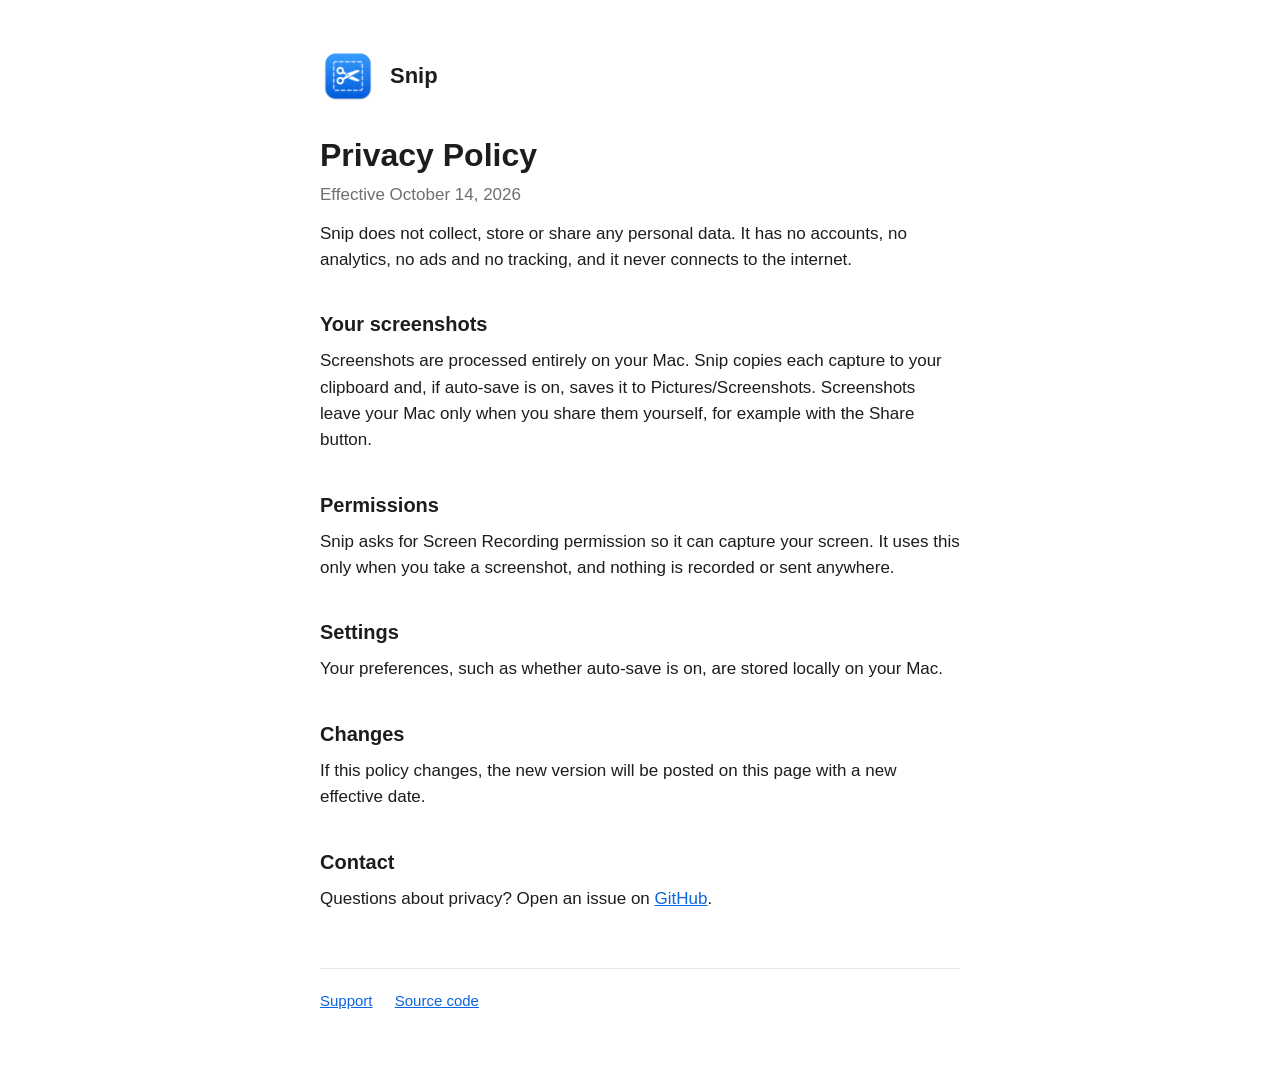
==== docs/privacy.html @ ea073cad "prep app for appstore sub" ====
<!doctype html>
<html lang="en">
<head>
    <meta charset="utf-8">
    <meta name="viewport" content="width=device-width, initial-scale=1">
    <title>Snip Privacy Policy</title>
    <link rel="stylesheet" href="style.css">
</head>
<body>
<main>
    <header>
        <img src="icon.png" alt="">
        <a href="./">Snip</a>
    </header>

    <h1>Privacy Policy</h1>
    <p class="muted">Effective October 14, 2026</p>

    <p>Snip does not collect, store or share any personal data. It has no accounts, no analytics,
        no ads and no tracking, and it never connects to the internet.</p>

    <h2>Your screenshots</h2>
    <p>Screenshots are processed entirely on your Mac. Snip copies each capture to your clipboard
        and, if auto-save is on, saves it to Pictures/Screenshots. Screenshots leave your Mac only
        when you share them yourself, for example with the Share button.</p>

    <h2>Permissions</h2>
    <p>Snip asks for Screen Recording permission so it can capture your screen. It uses this only
        when you take a screenshot, and nothing is recorded or sent anywhere.</p>

    <h2>Settings</h2>
    <p>Your preferences, such as whether auto-save is on, are stored locally on your Mac.</p>

    <h2>Changes</h2>
    <p>If this policy changes, the new version will be posted on this page with a new effective date.</p>

    <h2>Contact</h2>
    <p>Questions about privacy? Open an issue on
        <a href="https://github.com/erentknn/snip-mac/issues">GitHub</a>.</p>

    <footer>
        <a href="support">Support</a>
        <a href="https://github.com/erentknn/snip-mac">Source code</a>
    </footer>
</main>
</body>
</html>
---- docs/style.css ----
:root {
    --bg: #ffffff;
    --text: #1d1d1f;
    --muted: #6e6e73;
    --accent: #0a66e0;
    --rule: #e5e5ea;
    color-scheme: light dark;
}
@media (prefers-color-scheme: dark) {
    :root {
        --bg: #161618;
        --text: #f5f5f7;
        --muted: #a1a1a6;
        --accent: #4ea1ff;
        --rule: #2c2c2e;
    }
}
* { box-sizing: border-box; }
body {
    margin: 0;
    background: var(--bg);
    color: var(--text);
    font: 17px/1.55 -apple-system, BlinkMacSystemFont, "SF Pro Text", "Helvetica Neue", sans-serif;
}
main { max-width: 680px; margin: 0 auto; padding: 48px 20px 80px; }
header { display: flex; align-items: center; gap: 14px; margin-bottom: 32px; }
header img { width: 56px; height: 56px; }
header a { color: inherit; text-decoration: none; font-weight: 600; font-size: 22px; }
h1 { font-size: 32px; line-height: 1.2; margin: 0 0 8px; }
h2 { font-size: 20px; margin: 36px 0 8px; }
p, li { margin: 0 0 12px; }
ul { padding-left: 22px; }
a { color: var(--accent); }
kbd {
    font: 14px ui-monospace, "SF Mono", Menlo, monospace;
    border: 1px solid var(--rule);
    border-radius: 5px;
    padding: 1px 6px;
}
.muted { color: var(--muted); }
footer { margin-top: 56px; padding-top: 20px; border-top: 1px solid var(--rule); font-size: 15px; }
footer a { margin-right: 18px; }
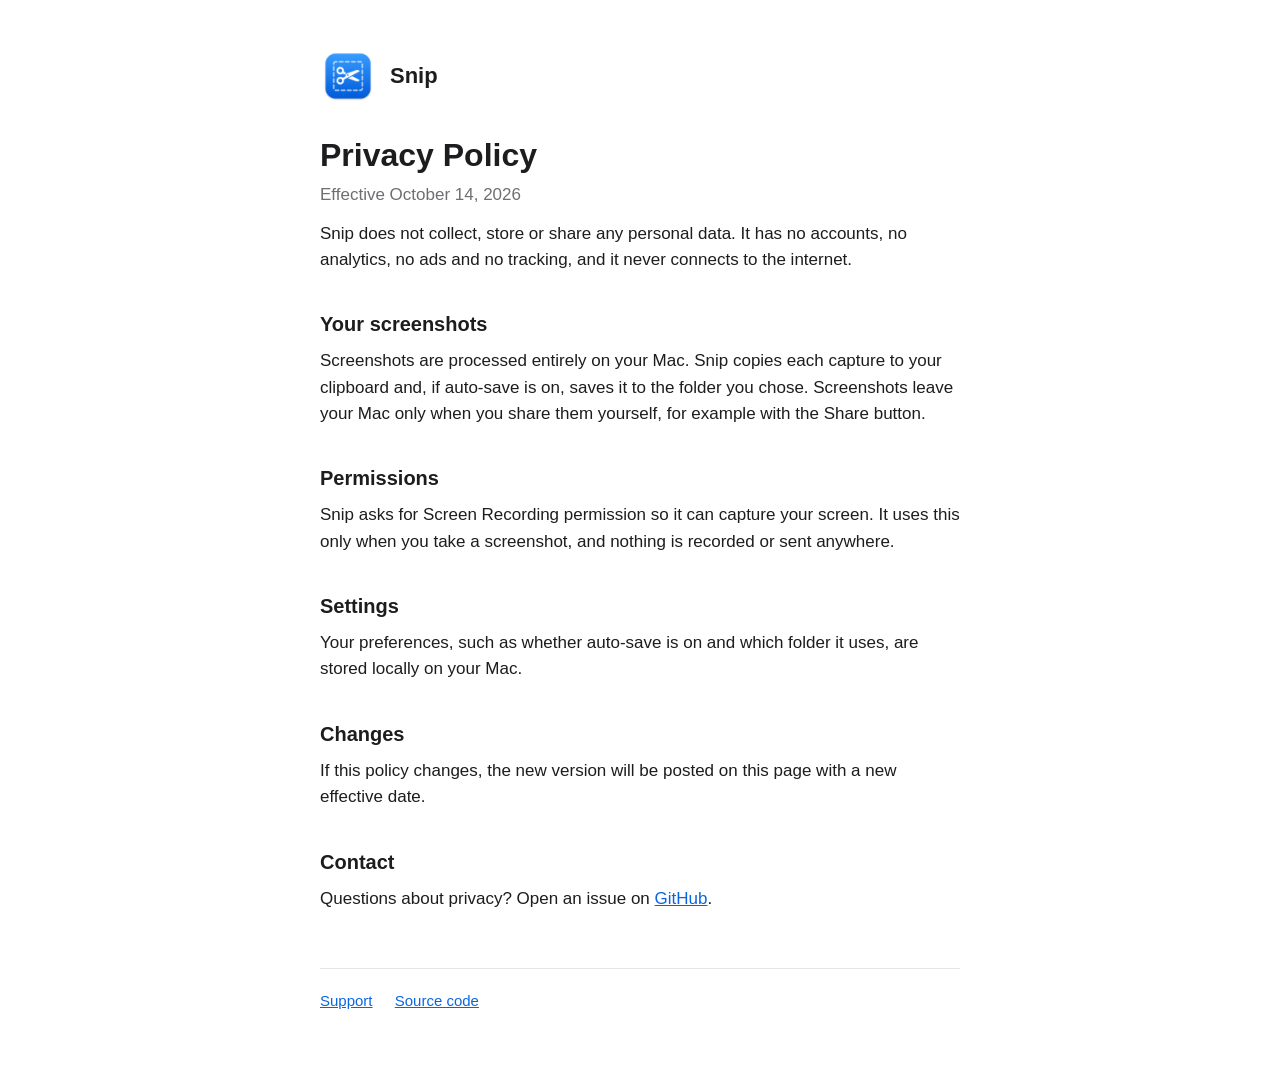
==== commit 96cf0f95: "Save screenshots to a user-chosen folder instead of Pictures App Review rejected the Pictures entitl" ====
--- a/docs/privacy.html
+++ b/docs/privacy.html
@@ -21,7 +21,7 @@
 
     <h2>Your screenshots</h2>
     <p>Screenshots are processed entirely on your Mac. Snip copies each capture to your clipboard
-        and, if auto-save is on, saves it to Pictures/Screenshots. Screenshots leave your Mac only
+        and, if auto-save is on, saves it to the folder you chose. Screenshots leave your Mac only
         when you share them yourself, for example with the Share button.</p>
 
     <h2>Permissions</h2>
@@ -29,7 +29,7 @@
         when you take a screenshot, and nothing is recorded or sent anywhere.</p>
 
     <h2>Settings</h2>
-    <p>Your preferences, such as whether auto-save is on, are stored locally on your Mac.</p>
+    <p>Your preferences, such as whether auto-save is on and which folder it uses, are stored locally on your Mac.</p>
 
     <h2>Changes</h2>
     <p>If this policy changes, the new version will be posted on this page with a new effective date.</p>
